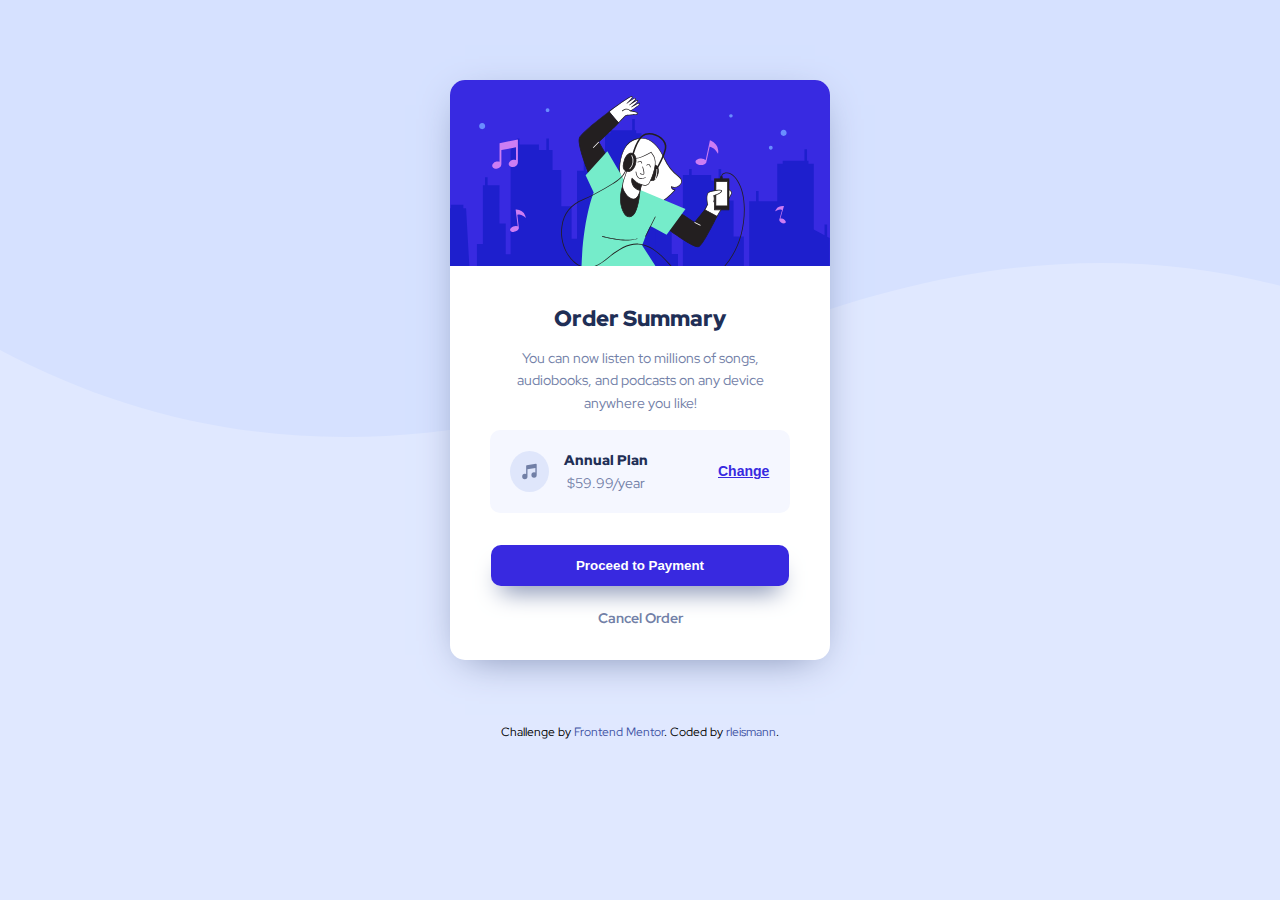
==== index.html @ 16aaa206 "edits" ====
<!DOCTYPE html>
<html lang="en">
<head>
  <meta charset="UTF-8">
  <meta name="viewport" content="width=device-width, initial-scale=1.0"> <!-- displays site properly based on user's device -->

  <title>Frontend Mentor | Order summary card</title>

  <link rel="icon" type="image/png" sizes="32x32" href="./images/favicon-32x32.png">
  <link rel="stylesheet" href="style.css">

</head>
<body>
    <div id="card">
        <section id="card-img">
            <img class="card-img" src="images/illustration-hero.svg" alt="girl listening to music">
        </section>
        <section id="summary">
            <h1>Order Summary</h1>

            <p>
                You can now listen to millions of songs, audiobooks, and podcasts on any
                device anywhere you like!
            </p>
        </section>
        <section id="plan">
            <img class="plan-img" src="images/icon-music.svg" alt="">
            <div class="price">
                <h2>Annual Plan</h2>
                <p>$59.99/year</p>
            </div>
            <button class="btn-change" type="button">Change</button>
        </section>
        
        <section id="payment">
            <button class="pay">Proceed to Payment</button>
            <a class="cancel" href="#">Cancel Order</a>
        </section>
    </div>
    <footer class="attribution">
        Challenge by <a href="https://www.frontendmentor.io?ref=challenge" target="_blank">Frontend Mentor</a>. 
        Coded by <a href="https://github.com/rleismann">rleismann</a>.
    </footer>
</body>
</html>
---- style.css ----
@charset "UTF-8";

@import url('https://fonts.googleapis.com/css2?family=Red+Hat+Display:wght@500;700;900&display=swap');

:root {
    --color0: hsl(228, 45%, 44%);
    --color1: hsl(225, 100%, 94%);
    --color2: hsl(245, 75%, 52%);
    --color3: hsl(225, 100%, 98%);
    --color4: hsl(224, 23%, 55%);
    --color5: hsl(223, 47%, 23%);
}

* {
    margin: 0;
    padding: 0;
}

body {
    width: 100%;
    height: 100%;
    font-size: 16px;
    font-family: 'Red Hat Display', sans-serif;
    background-image: url(images/pattern-background-desktop.svg);
    background-repeat: repeat-x;
    background-color: var(--color1);
}

footer {
    margin-top: 5em;
}

/* IDs */


#card {
    background-color: white;
    height: 580px;
    max-width: 380px;
    text-align: center;
    margin: 5em auto 4em auto;
    border-radius: 15px;
    box-shadow: 0px 10px 40px -15px var(--color4)
}

#summary {
    margin: 2em 0 1em 0;
}

#summary h1 {
    color: var(--color5);
    font-size: 1.4em;
    font-weight: 900;
}

#summary p {
    font-size: 14px;
    line-height: 1.6em;
    padding: 1em 3em 0 3em;
    color: var(--color4);
}

#plan {
    display: flex;
    background-color: var(--color3);
    margin: 0 2.5em;
    padding: 1.3em 0;
    border-radius: 10px;
}

#plan h2 {
    color: var(--color5);
    font-size: 14px;
    font-weight: 900;
    padding-bottom: 5px;
}

#plan p {
    color: var(--color4);
    font-size: 14px;
}

#payment {
    display: flex;
    flex-direction: column;
    margin-top: 2em;
}

/* Classes */

.card-img {
    max-width: 380px;
    border-top-right-radius: 15px;
    border-top-left-radius: 15px;
}

.plan-img {
    width: 13%;
    padding: 0 15px 0 20px;
}

.btn-change {
    background-color: var(--color3);
    font-weight: 700;
    font-size: 14px;
    color: var(--color2);
    margin-left: 5em;
    border: none;
    text-decoration: underline;
}

.btn-change:hover {
    text-decoration: none;
    opacity: 50%;
    cursor: pointer;
}

.pay {
    background-color: var(--color2);
    box-shadow: 0px 15px 25px -10px var(--color4);
    color: white;
    font-weight: 700;
    margin: 0 3.1em 1.7em 3.1em;
    padding: 1em 0;
    border-radius: 10px;
    border: none;
}

.pay:hover {
    opacity: 80%;
    cursor: pointer;
}

.cancel {
    color: var(--color4);
    font-size: 14px;
    text-decoration: none;
    font-weight: 700;
}

.cancel:hover {
    color: var(--color5);
}

.attribution {
    font-size: 12px;
    text-align: center;
}

.attribution a {
    color: hsl(228, 45%, 44%);
    text-decoration: none;
}
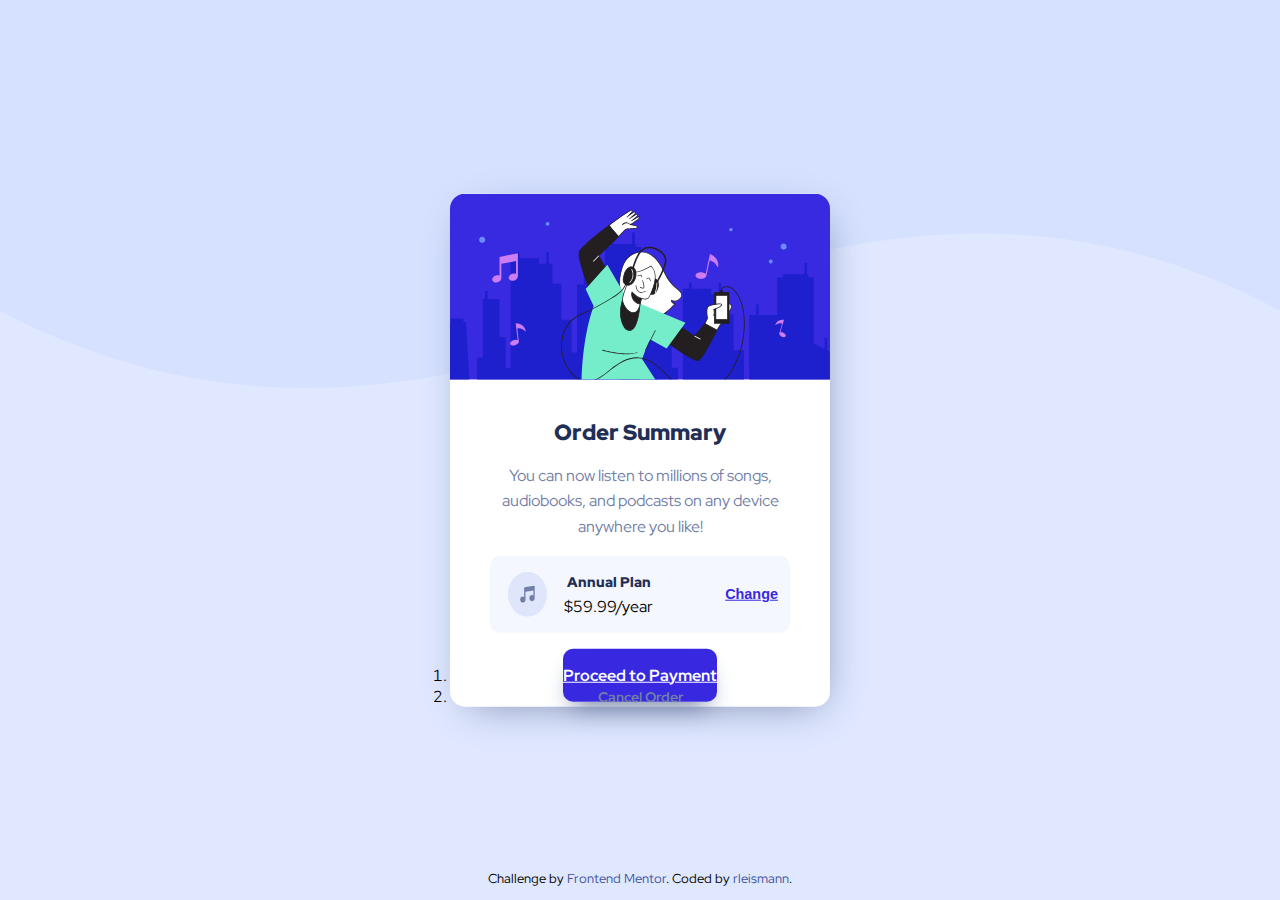
==== commit 2eb085d5: "changes" ====
--- a/index.html
+++ b/index.html
@@ -11,10 +11,10 @@
 
 </head>
 <body>
-    <div id="card">
-        <section id="card-img">
+    <main id="card">
+        <header id="card-img">
             <img class="card-img" src="images/illustration-hero.svg" alt="girl listening to music">
-        </section>
+        </header>
         <section id="summary">
             <h1>Order Summary</h1>
 
@@ -27,16 +27,22 @@
             <img class="plan-img" src="images/icon-music.svg" alt="">
             <div class="price">
                 <h2>Annual Plan</h2>
-                <p>$59.99/year</p>
+                <span>$59.99/year</span>
             </div>
             <button class="btn-change" type="button">Change</button>
         </section>
         
-        <section id="payment">
-            <button class="pay">Proceed to Payment</button>
-            <a class="cancel" href="#">Cancel Order</a>
-        </section>
-    </div>
+        <div id="payment">
+            <ol id="payment-list">
+                <li id="pay">
+                    <a class="pay" href="#">Proceed to Payment</a>
+                </li>
+                <li id="cancel">
+                    <a class="cancel" href="#">Cancel Order</a>
+                </li>
+            </ol>
+        </div>
+    </main>
     <footer class="attribution">
         Challenge by <a href="https://www.frontendmentor.io?ref=challenge" target="_blank">Frontend Mentor</a>. 
         Coded by <a href="https://github.com/rleismann">rleismann</a>.
--- a/style.css
+++ b/style.css
@@ -17,30 +17,50 @@
 }
 
 body {
-    width: 100%;
-    height: 100%;
-    font-size: 16px;
+    height: 100vh;
+    font-size: 1em;
     font-family: 'Red Hat Display', sans-serif;
     background-image: url(images/pattern-background-desktop.svg);
-    background-repeat: repeat-x;
+    background-repeat: no-repeat;
+    background-size: contain;
     background-color: var(--color1);
 }
 
+@media (max-width: 400px) {
+    body {
+    background-image: url(images/pattern-background-mobile.svg);
+    }
+}
+
 footer {
-    margin-top: 5em;
+    position: absolute;
+    width: 100%;
+    padding: 1em 0;
+    left: 50%;
+    transform: translate(-50%, 0);
+    bottom: 0;
 }
 
 /* IDs */
 
 
 #card {
+    position: absolute;
+    top: 50%;
+    left: 50%;
+    transform: translate(-50%, -50%);
     background-color: white;
-    height: 580px;
-    max-width: 380px;
+    width: 380px;
     text-align: center;
-    margin: 5em auto 4em auto;
     border-radius: 15px;
-    box-shadow: 0px 10px 40px -15px var(--color4)
+    box-shadow: 5px 10px 40px -15px var(--color4);
+}
+
+@media (max-width: 400px) {
+    #card {
+        font-size: .9em;
+        width: 315px;
+    }
 }
 
 #summary {
@@ -54,7 +74,7 @@
 }
 
 #summary p {
-    font-size: 14px;
+    font-size: 1em;
     line-height: 1.6em;
     padding: 1em 3em 0 3em;
     color: var(--color4);
@@ -64,20 +84,20 @@
     display: flex;
     background-color: var(--color3);
     margin: 0 2.5em;
-    padding: 1.3em 0;
+    padding: 1em 0;
     border-radius: 10px;
 }
 
 #plan h2 {
     color: var(--color5);
-    font-size: 14px;
+    font-size: .9em;
     font-weight: 900;
     padding-bottom: 5px;
 }
 
 #plan p {
     color: var(--color4);
-    font-size: 14px;
+    font-size: .9em;
 }
 
 #payment {
@@ -89,24 +109,30 @@
 /* Classes */
 
 .card-img {
-    max-width: 380px;
+    width: 100%;
     border-top-right-radius: 15px;
     border-top-left-radius: 15px;
 }
 
 .plan-img {
     width: 13%;
-    padding: 0 15px 0 20px;
+    padding: 0 1.1em;
 }
 
 .btn-change {
     background-color: var(--color3);
     font-weight: 700;
-    font-size: 14px;
+    font-size: .9em;
     color: var(--color2);
     margin-left: 5em;
     border: none;
     text-decoration: underline;
+}
+
+@media (max-width: 400px) {
+    .btn-change {
+        margin-left: 3em;
+    }
 }
 
 .btn-change:hover {
@@ -133,7 +159,8 @@
 
 .cancel {
     color: var(--color4);
-    font-size: 14px;
+    padding-bottom: 30px;
+    font-size: .9em;
     text-decoration: none;
     font-weight: 700;
 }
@@ -143,12 +170,11 @@
 }
 
 .attribution {
-    font-size: 12px;
+    font-size: .8em;
     text-align: center;
 }
 
 .attribution a {
     color: hsl(228, 45%, 44%);
     text-decoration: none;
-}
-
+}